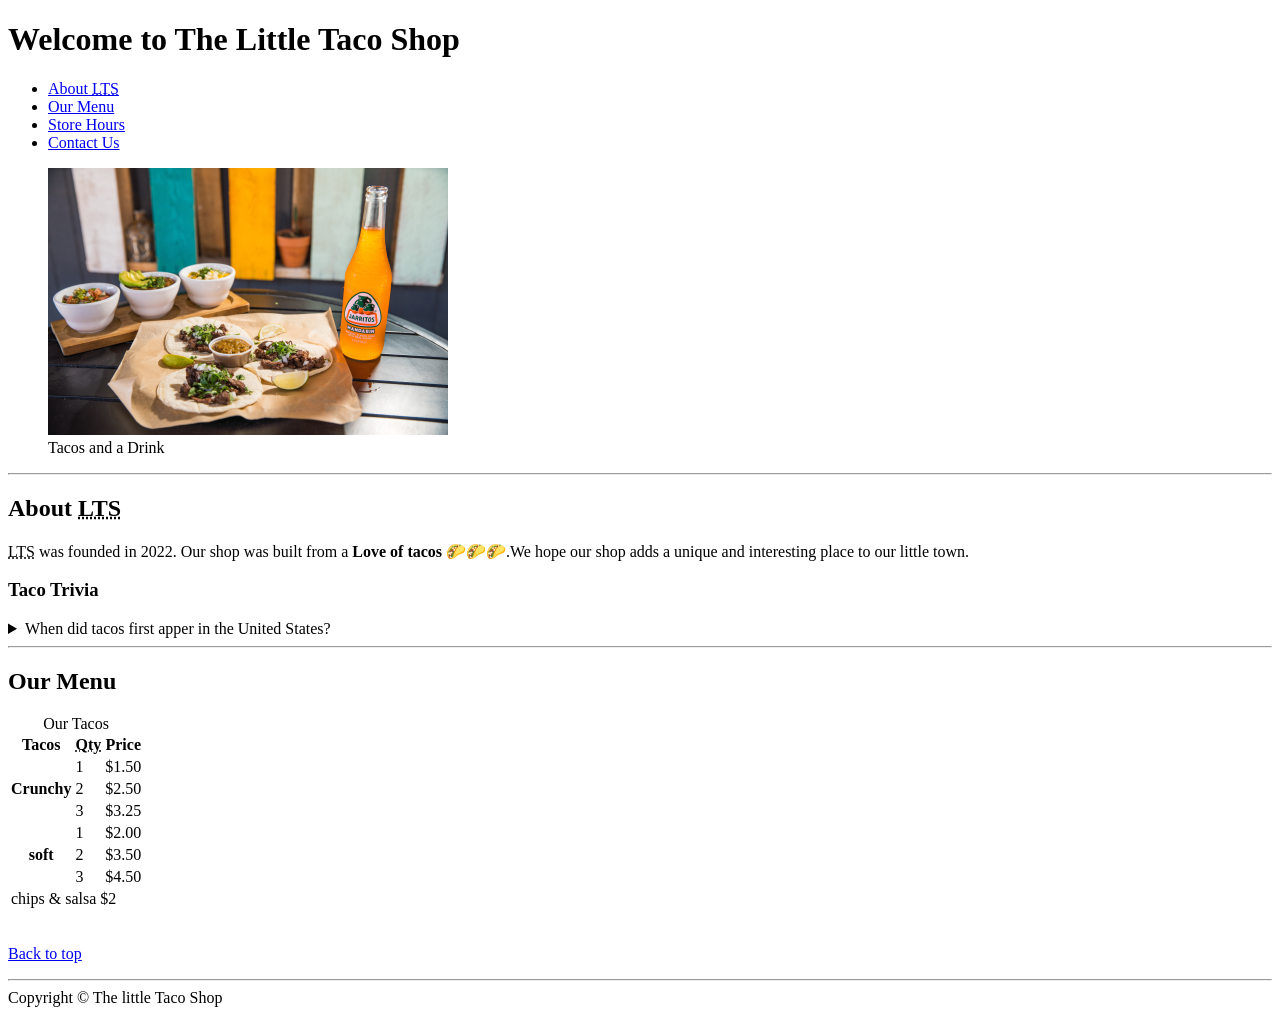
==== project1/index.html @ dd5702e3 "Add files via upload" ====
<!DOCTYPE html>
<html lang="en">
<head>
    <meta charset="UTF-8">
    <meta name="viewport" content="Anitha">
    <meta name="description" content="The official website for the Little Taco Shop">
    <title> The little Taco Shop</title>
    <link rel="stylesheet" href="style.css" type="text/css">
    <link rel="icon" href="favicon.ico" type="image/x-icon">
</head>
        <body>
            <header>
                <h1>Welcome to The Little Taco Shop</h1>
            
            <nav>
                <ul>
                    <li>
                        <a href="#About">About <abbr title="The Little Taco Shop">LTS</abbr></a>
                    </li>
                    <li>
                        <a href="#OurMenu">Our Menu</a>
                    </li>
                    <li>
                        <a href="hours.html">Store Hours </a>
                    </li>
                    <li>
                        <a href="contact.html">Contact Us</a>
                    </li>
                </ul>
            </nav>
            <figure>
                <img src="tacos_and_drink_400x267.png" alt="tacos_and_drink"
                title="tacos_and_drink">
                <figcaption>Tacos and a Drink</figcaption>
            </figure>
            </header>
            <hr>
            <article id="About">
                <h2> About <abbr title="The Little Taco Shop">LTS</abbr></h2>
                <p>
                    <abbr title="The Little Taco Shop">LTS</abbr> was founded 
                    in <time datetime="2022">2022</time>.
                    Our shop was built from a
                    <strong>Love of tacos</strong> 🌮🌮🌮.We hope our shop adds a unique and
                    interesting place to our little town.
                </p>
                <aside>
                    <h3>Taco Trivia </h3>
                    <details>
                        <summary>When did tacos first apper in the United States?</summary>
                            <p>
                                Jeffrey M.Pilcher, taco historian and professor of history 
                                at the University of Minnesota,says the earliest mention
                                of tacos in the United States are in a newspaper
                                form <time datetime="1905">1905</time>.
                                (source: <cite><a href="https://www.smithsonianmag.com/
                                arts-culture/where-did-the-taco-come-from-81228162/" 
                                target="_blank">Simthsonian Magazine</a></cite>)
                            </p>
                    </details>
                </aside>
            </article>
            <hr>
            <article id="OurMenu">
            <h2>Our Menu</h2>
            <table>
                <caption>Our Tacos</caption>
                <thead>
                    <tr>
                        <th>Tacos</th>
                        <th scope="col"><abbr title="Quantity">Qty</abbr></th>
                        <th scope="col">Price</th>
                    </tr>
                </thead>
                <body>
                <tr>
                    <th scope="row" rowspan="3">Crunchy</th>
                    <td>1</td>
                    <td>$1.50</td>
                </tr>
                <tr>
                    <td>2</td>
                    <td>$2.50</td>
                </tr>
                <tr>
                    <td>3</td>
                    <td>$3.25</td>
                </tr>
                <tr>
                    <th scope="row" rowspan="3">soft</th>
                    <td>1</td>
                    <td>$2.00</td>
                </tr>
                <tr>
                    <td>2</td>
                    <td>$3.50</td>
                </tr>
                <tr>
                    <td>3</td>
                    <td>$4.50</td>
                </tr>
                </body>
                <tfoot>
                <tr>
                    <td colspan="3">chips &amp; salsa $2</td>
                </tr>
            </tfoot>
            </table>
            <br>
            <p>
                <a href="#">Back to top</a>
            </p>
            </article>
            <hr>
            <footer>
                Copyright &copy; The little Taco Shop 
            </footer>
        </body>   
</html>
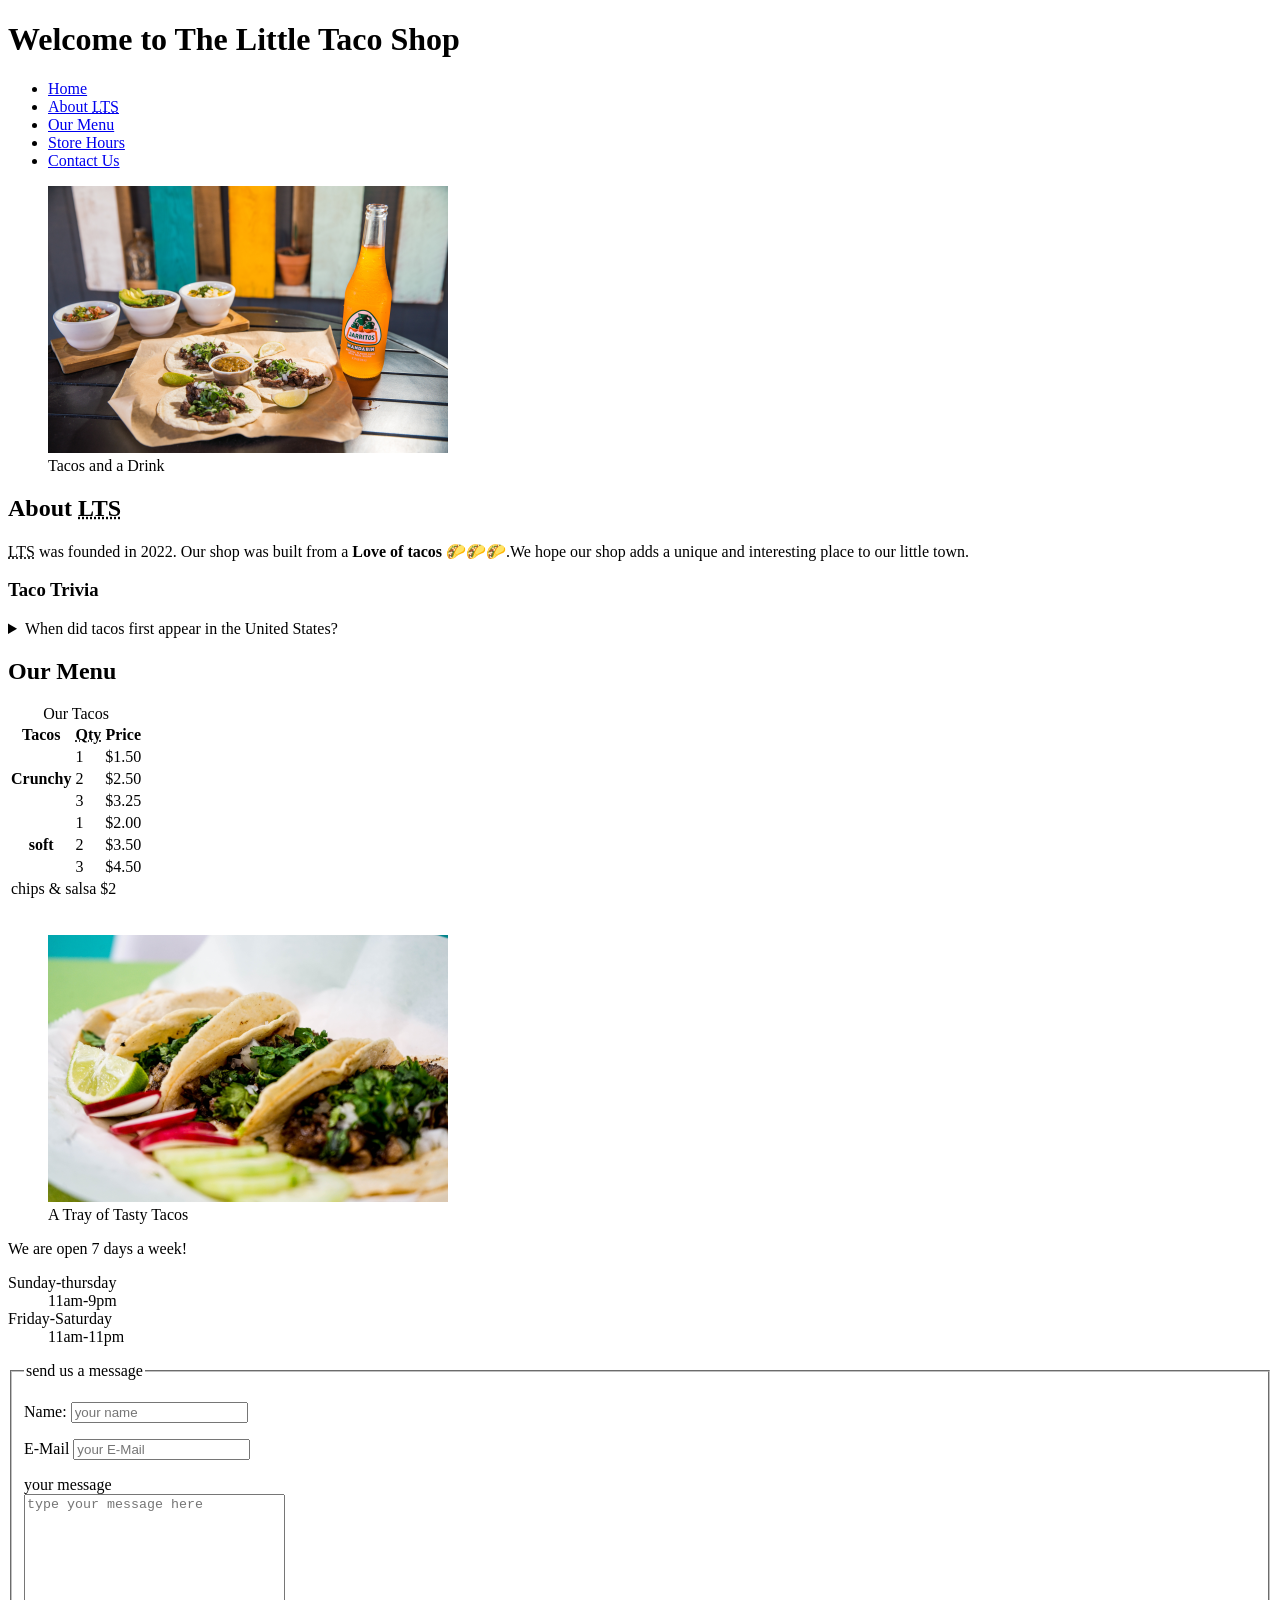
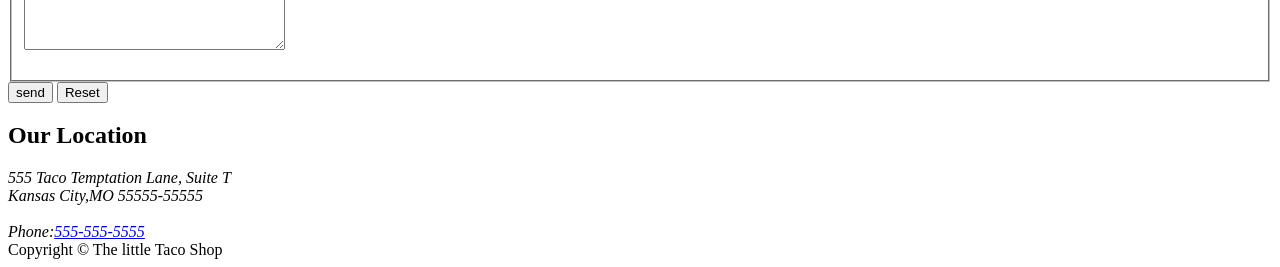
==== commit 83510526: "Add files via upload" ====
--- a/project1/index.html
+++ b/project1/index.html
@@ -2,12 +2,14 @@
 <html lang="en">
 <head>
     <meta charset="UTF-8">
-    <meta name="viewport" content="Anitha">
+    <meta name="viewport" content="width=device-width, initial-scale=1.0">
+
     <meta name="description" content="The official website for the Little Taco Shop">
     <title> The little Taco Shop</title>
     <link rel="stylesheet" href="style.css" type="text/css">
     <link rel="icon" href="favicon.ico" type="image/x-icon">
 </head>
+
         <body>
             <header>
                 <h1>Welcome to The Little Taco Shop</h1>
@@ -15,26 +17,33 @@
             <nav>
                 <ul>
                     <li>
+                        <a href="#Home">Home</a>
+                    </li>
+                    <li>
                         <a href="#About">About <abbr title="The Little Taco Shop">LTS</abbr></a>
                     </li>
                     <li>
                         <a href="#OurMenu">Our Menu</a>
                     </li>
                     <li>
-                        <a href="hours.html">Store Hours </a>
+                        <a href="#Store">Store Hours </a>
                     </li>
                     <li>
-                        <a href="contact.html">Contact Us</a>
+                        <a href="#Contact">Contact Us</a>
                     </li>
                 </ul>
             </nav>
+           
+            </header>
+             <!--home page-->
+            <article id="Home">
             <figure>
                 <img src="tacos_and_drink_400x267.png" alt="tacos_and_drink"
                 title="tacos_and_drink">
                 <figcaption>Tacos and a Drink</figcaption>
             </figure>
-            </header>
-            <hr>
+            </article>
+            
             <article id="About">
                 <h2> About <abbr title="The Little Taco Shop">LTS</abbr></h2>
                 <p>
@@ -47,7 +56,7 @@
                 <aside>
                     <h3>Taco Trivia </h3>
                     <details>
-                        <summary>When did tacos first apper in the United States?</summary>
+                        <summary>When did tacos first appear in the United States?</summary>
                             <p>
                                 Jeffrey M.Pilcher, taco historian and professor of history 
                                 at the University of Minnesota,says the earliest mention
@@ -60,7 +69,7 @@
                     </details>
                 </aside>
             </article>
-            <hr>
+            
             <article id="OurMenu">
             <h2>Our Menu</h2>
             <table>
@@ -72,7 +81,7 @@
                         <th scope="col">Price</th>
                     </tr>
                 </thead>
-                <body>
+                <tbody>
                 <tr>
                     <th scope="row" rowspan="3">Crunchy</th>
                     <td>1</td>
@@ -99,7 +108,7 @@
                     <td>3</td>
                     <td>$4.50</td>
                 </tr>
-                </body>
+                </tbody>
                 <tfoot>
                 <tr>
                     <td colspan="3">chips &amp; salsa $2</td>
@@ -107,11 +116,55 @@
             </tfoot>
             </table>
             <br>
-            <p>
-                <a href="#">Back to top</a>
-            </p>
+            
             </article>
-            <hr>
+            <article id="Store">
+                <figure>
+                    <img src="tacos_tray_400x267.png" alt="tacos_tray">
+                    <figcaption>A Tray of Tasty Tacos</figcaption>
+                </figure> 
+                <p>
+                    We are open 7 days a week!
+                </p>
+                <dl>
+                    <dt>Sunday-thursday </dt>
+                    <dd>11am-9pm</dd>
+                    <dt>Friday-Saturday </dt>
+                    <dd>11am-11pm</dd>
+                </dl>
+            </article>
+            <article id="Contact">
+                <form action="https://httpbin.org/get" methods="get">     
+                    <fieldset>
+                        <legend>send us a message</legend>
+                            <p>
+                                <label for="Name">Name:</label>
+                                <input type="text" Name="Name" id="Name" 
+                                placeholder="your name" required>
+                            </p>
+                        <p>
+                            <label for="email">E-Mail</label>
+                            <input type="email" Name="email" id="email" 
+                            placeholder="your E-Mail" >
+                        </p>
+                        <p>
+                            <label for="message">your message</label>  
+                            <br>
+                            <textarea name="message" id="message" cols="30" 
+                            rows="10" placeholder="type your message here"></textarea>
+                        </p>
+                    </fieldset>
+                    <button type="submit">send</button>
+                    <button type="reset">Reset</button>
+                    </form>
+                <h2>Our Location</h2>
+                <address>555 Taco Temptation Lane, 
+                    Suite T  <br> Kansas City,MO 55555-55555 <br><br>
+                
+                Phone:<a href="tel:+5555555555">555-555-5555</a>
+                </address>
+            </article>
+            
             <footer>
                 Copyright &copy; The little Taco Shop 
             </footer>
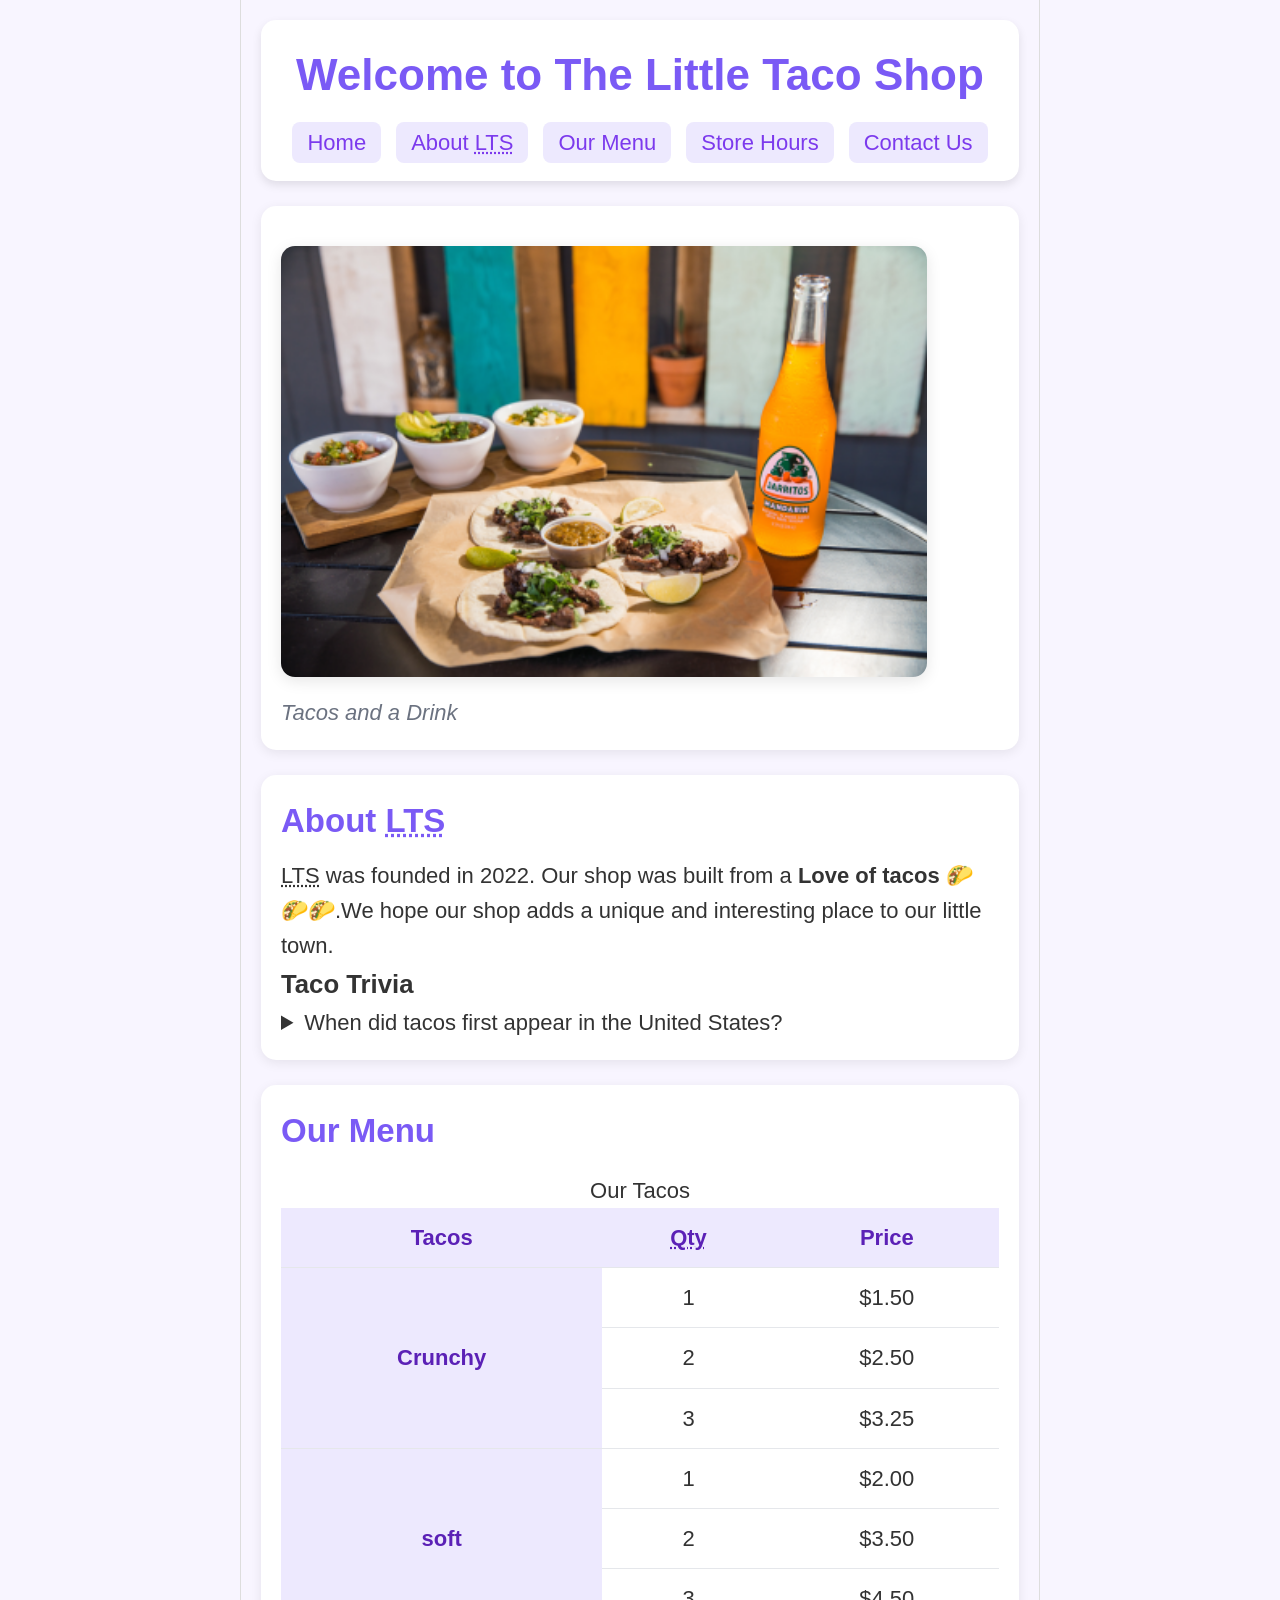
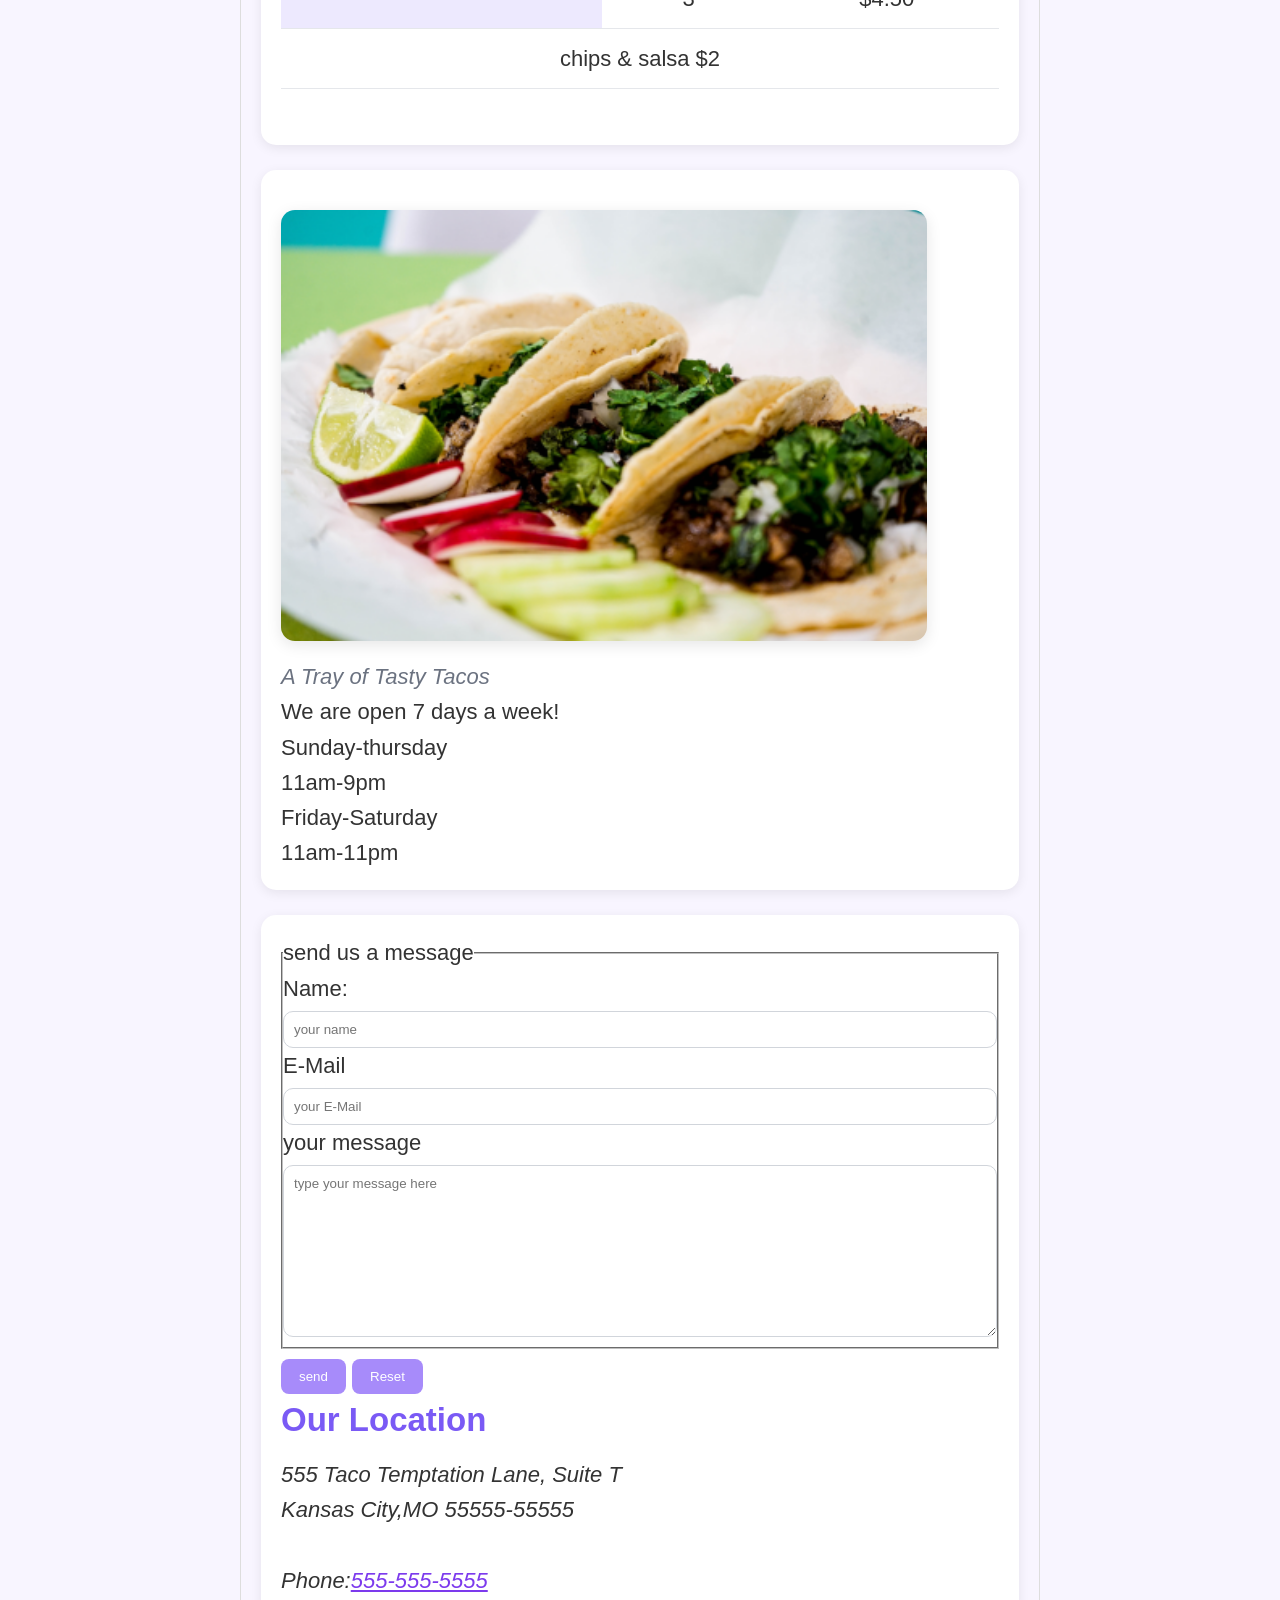
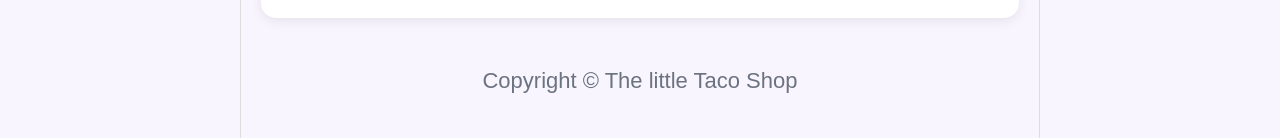
==== commit 1151e1bc: "Add files via upload" ====
--- a/project1/index.html
+++ b/project1/index.html
@@ -6,10 +6,177 @@
 
     <meta name="description" content="The official website for the Little Taco Shop">
     <title> The little Taco Shop</title>
-    <link rel="stylesheet" href="style.css" type="text/css">
+  <!--  <link rel="stylesheet" href="style.css" type="text/css">-->
     <link rel="icon" href="favicon.ico" type="image/x-icon">
 </head>
-
+<style>
+    /* ---------- GLOBAL STYLES ---------- */
+* {
+    margin: 0;
+    padding: 0;
+    box-sizing: border-box;
+    font-family: "Poppins", sans-serif;
+}
+
+html {
+    font-size: 22px;
+    scroll-behavior: smooth;
+}
+
+
+body {
+    background-color: #F8F5FF; /* pastel lavender */
+    color: #333;
+    line-height: 1.6;
+    padding: 20px;
+    min-height: 100vh;
+    max-width: 800px;
+    margin: 0 auto;
+    border-left: 1px solid #DDD; 
+    border-right: 1px solid #DDD;
+
+
+}
+
+/* ---------- HEADER ---------- */
+header {
+    text-align: center;
+    padding: 20px;
+    background: #FFFFFF;
+    border-radius: 15px;
+    box-shadow: 0 4px 10px rgba(0,0,0,0.1);
+    margin-bottom: 25px;
+}
+
+header h1 {
+    color: #7A5AF5;
+    font-size: 2rem;
+    margin-bottom: 15px;
+}
+
+/* ---------- NAVBAR ---------- */
+nav ul {
+    list-style: none;
+    display: flex;
+    justify-content: center;
+    flex-wrap: wrap;
+    gap: 15px;
+}
+
+nav a {
+    text-decoration: none;
+    padding: 8px 15px;
+    background: #EDE9FE;
+    color: #7C3AED;
+    border-radius: 8px;
+    font-weight: 500;
+    transition: 0.3s;
+}
+
+nav a:hover {
+    background: #D8B4FE;
+}
+
+/* ---------- IMAGES ---------- */
+figure {
+    margin-top: 20px;
+}
+
+figure img {
+    width: 90%;
+    max-width: 100%;
+    height: auto;
+    border-radius: 14px;
+    box-shadow: 0 4px 15px rgba(0,0,0,0.1);
+}
+
+figcaption {
+    margin-top: 8px;
+    font-style: italic;
+    color: #6B7280;
+}
+
+/* ---------- SECTIONS / ARTICLES ---------- */
+article, main, section {
+    background: #FFFFFF;
+    padding: 20px;
+    border-radius: 15px;
+    margin-bottom: 25px;
+    box-shadow: 0 3px 12px rgba(0,0,0,0.08);
+}
+
+h2 {
+    color: #7A5AF5;
+    margin-bottom: 10px;
+}
+
+/* ---------- TABLE ---------- */
+table {
+    width: 100%;
+    border-collapse: collapse;
+    margin-top: 15px;
+}
+
+table th, table td {
+    padding: 12px;
+    border-bottom: 1px solid #E5E7EB;
+    text-align: center;
+}
+
+
+table th {
+    background: #EDE9FE;
+    color: #5B21B6;
+}
+
+/* ---------- BUTTONS ---------- */
+button {
+    background: #A78BFA;
+    color: white;
+    border: none;
+    padding: 10px 18px;
+    margin-top: 10px;
+    border-radius: 8px;
+    cursor: pointer;
+    font-weight: 500;
+    transition: 0.3s;
+}
+
+button:hover {
+    background: #7C3AED;
+}
+
+/* ---------- LINKS ---------- */
+a {
+    color: #7C3AED;
+    font-weight: 500;
+}
+
+a:hover {
+    text-decoration: underline;
+}
+
+/* ---------- FORM ---------- */
+input, textarea {
+    width: 100%;
+    padding: 10px;
+    border: 1px solid #D1D5DB;
+    border-radius: 10px;
+    margin-top: 5px;
+}
+
+/* ---------- FOOTER ---------- */
+footer {
+    text-align: center;
+    color: #6B7280;
+    padding: 20px;
+    margin-top: 20px;
+}
+
+
+
+
+</style>
         <body>
             <header>
                 <h1>Welcome to The Little Taco Shop</h1>
--- a/project1/style.css
+++ b/project1/style.css
@@ -0,0 +1,165 @@
+/* ---------- GLOBAL STYLES ---------- */
+* {
+    margin: 0;
+    padding: 0;
+    box-sizing: border-box;
+    font-family: "Poppins", sans-serif;
+}
+
+html {
+    font-size: 22px;
+    scroll-behavior: smooth;
+}
+
+
+body {
+    background-color: #F8F5FF; /* pastel lavender */
+    color: #333;
+    line-height: 1.6;
+    padding: 20px;
+    min-height: 100vh;
+    max-width: 800px;
+    margin: 0 auto;
+    border-left: 1px solid #DDD; 
+    border-right: 1px solid #DDD;
+
+
+}
+
+/* ---------- HEADER ---------- */
+header {
+    text-align: center;
+    padding: 20px;
+    background: #FFFFFF;
+    border-radius: 15px;
+    box-shadow: 0 4px 10px rgba(0,0,0,0.1);
+    margin-bottom: 25px;
+}
+
+header h1 {
+    color: #7A5AF5;
+    font-size: 2rem;
+    margin-bottom: 15px;
+}
+
+/* ---------- NAVBAR ---------- */
+nav ul {
+    list-style: none;
+    display: flex;
+    justify-content: center;
+    flex-wrap: wrap;
+    gap: 15px;
+}
+
+nav a {
+    text-decoration: none;
+    padding: 8px 15px;
+    background: #EDE9FE;
+    color: #7C3AED;
+    border-radius: 8px;
+    font-weight: 500;
+    transition: 0.3s;
+}
+
+nav a:hover {
+    background: #D8B4FE;
+}
+
+/* ---------- IMAGES ---------- */
+figure {
+    margin-top: 20px;
+}
+
+figure img {
+    width: 90%;
+    max-width: 100%;
+    height: auto;
+    border-radius: 14px;
+    box-shadow: 0 4px 15px rgba(0,0,0,0.1);
+}
+
+figcaption {
+    margin-top: 8px;
+    font-style: italic;
+    color: #6B7280;
+}
+
+/* ---------- SECTIONS / ARTICLES ---------- */
+article, main, section {
+    background: #FFFFFF;
+    padding: 20px;
+    border-radius: 15px;
+    margin-bottom: 25px;
+    box-shadow: 0 3px 12px rgba(0,0,0,0.08);
+}
+
+h2 {
+    color: #7A5AF5;
+    margin-bottom: 10px;
+}
+
+/* ---------- TABLE ---------- */
+table {
+    width: 100%;
+    border-collapse: collapse;
+    margin-top: 15px;
+}
+
+table th, table td {
+    padding: 12px;
+    border-bottom: 1px solid #E5E7EB;
+    text-align: center;
+}
+
+
+table th {
+    background: #EDE9FE;
+    color: #5B21B6;
+}
+
+/* ---------- BUTTONS ---------- */
+button {
+    background: #A78BFA;
+    color: white;
+    border: none;
+    padding: 10px 18px;
+    margin-top: 10px;
+    border-radius: 8px;
+    cursor: pointer;
+    font-weight: 500;
+    transition: 0.3s;
+}
+
+button:hover {
+    background: #7C3AED;
+}
+
+/* ---------- LINKS ---------- */
+a {
+    color: #7C3AED;
+    font-weight: 500;
+}
+
+a:hover {
+    text-decoration: underline;
+}
+
+/* ---------- FORM ---------- */
+input, textarea {
+    width: 100%;
+    padding: 10px;
+    border: 1px solid #D1D5DB;
+    border-radius: 10px;
+    margin-top: 5px;
+}
+
+/* ---------- FOOTER ---------- */
+footer {
+    text-align: center;
+    color: #6B7280;
+    padding: 20px;
+    margin-top: 20px;
+}
+
+
+
